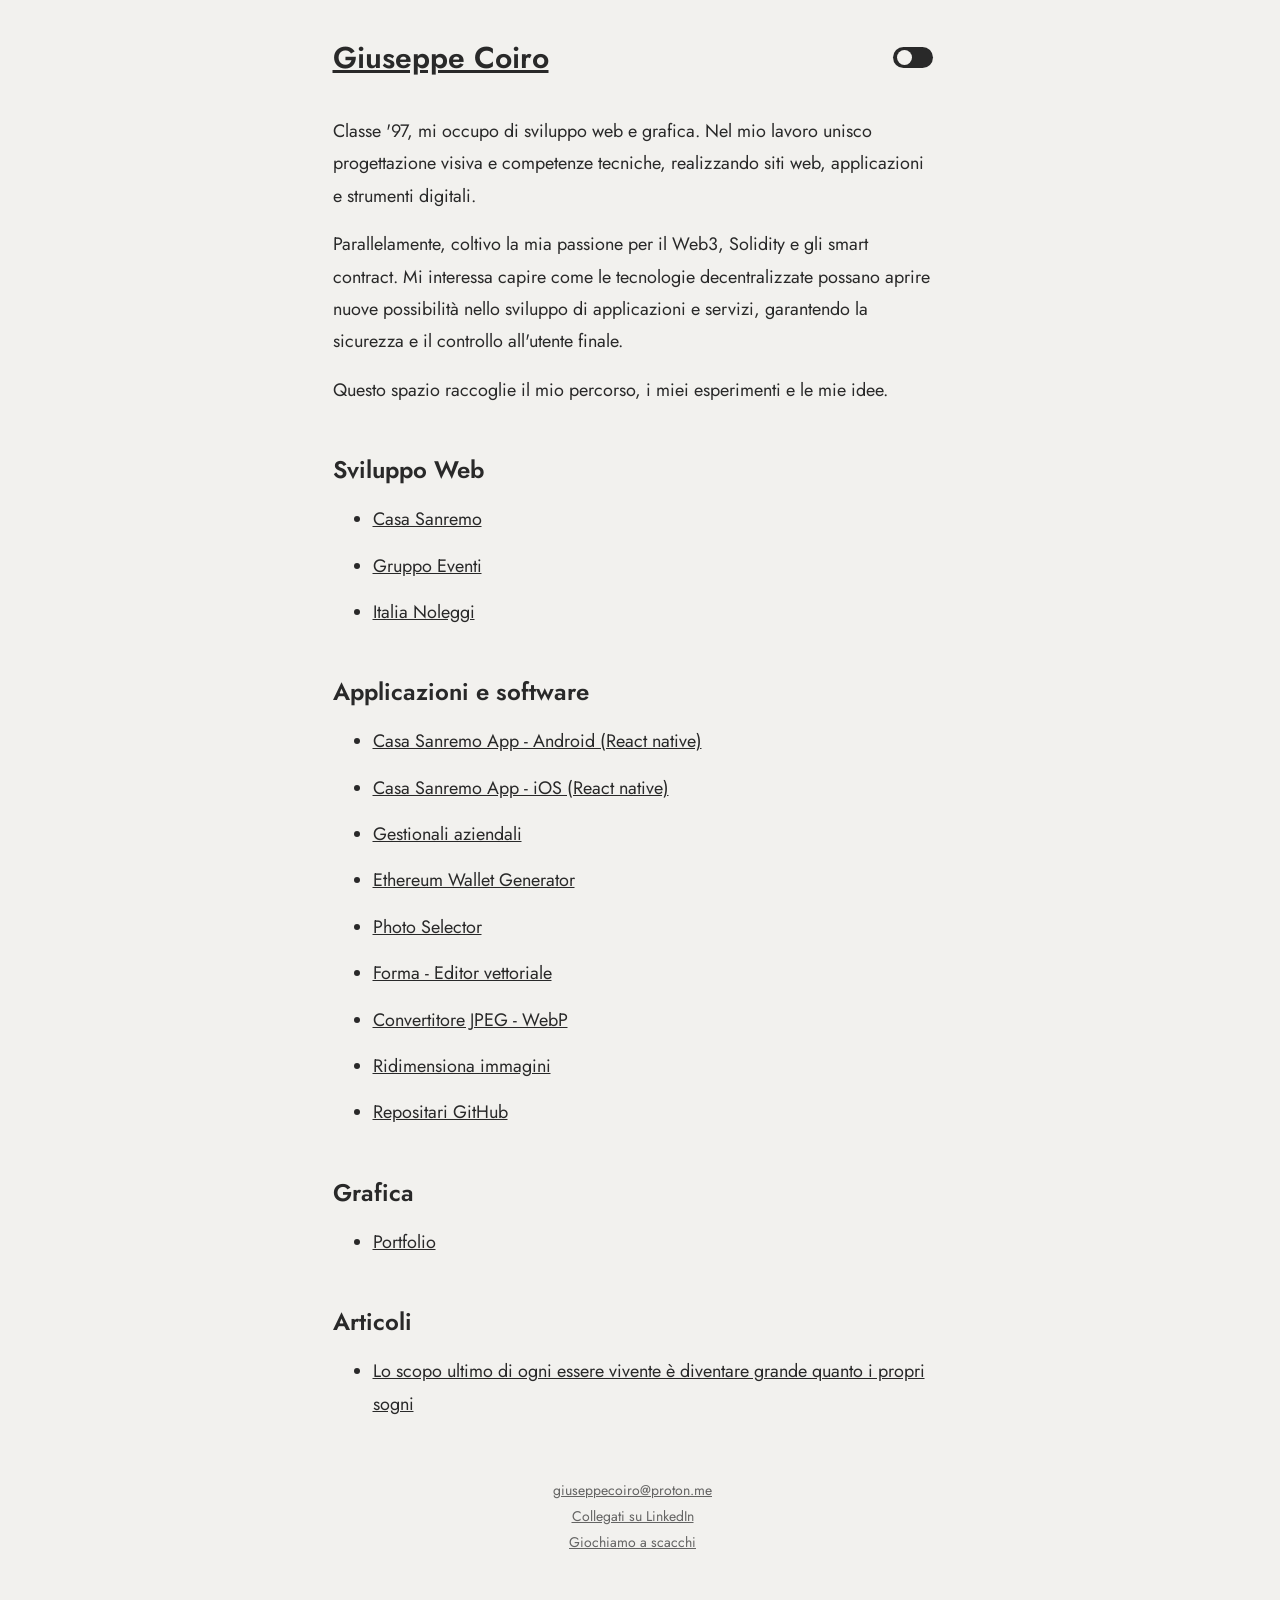
==== index.html @ e3de5449 "Add Forma editor to applications" ====
<!DOCTYPE html>
<html lang="it">

<head>
  <meta charset="UTF-8">
  <meta name="viewport" content="width=device-width, initial-scale=1">
  <meta name="description" content="Giuseppe Coiro, sviluppatore web e graphic designer. Scopri i miei progetti digitali, le applicazioni realizzate, il portfolio grafico e il mio percorso nel Web3 e in Ethereum.">
  <title>Giuseppe Coiro</title>
  <link rel="stylesheet" href="style.css?v=4">
  <script src="script.js"></script>
</head>

<body>
  <site-header></site-header>

  <main class="contenuto">
    <p>
      Classe '97, mi occupo di sviluppo web e grafica.
      Nel mio lavoro unisco progettazione visiva e competenze tecniche,
      realizzando siti web, applicazioni e strumenti digitali.
    </p>

    <p>
      Parallelamente, coltivo la mia passione per il Web3, Solidity e gli smart contract.
      Mi interessa capire come le tecnologie decentralizzate possano
      aprire nuove possibilità nello sviluppo di applicazioni e servizi, garantendo la sicurezza e il controllo all'utente finale.
    </p>

    <p>
      Questo spazio raccoglie il mio percorso, i miei esperimenti e le mie idee.
    </p>

    <section class="portfolio">

      <div class="spazio"></div>

      <div class="web">
        <h2>Sviluppo Web</h2>
        <ul>
          <li>
            <a href="https://www.casasanremo.it/" target="_blank" rel="noopener noreferrer">
              Casa Sanremo
            </a>
          </li>
          <li>
            <a href="https://www.gruppoeventi.org/" target="_blank" rel="noopener noreferrer">
              Gruppo Eventi
            </a>
          </li>
          <li>
            <a href="https://www.italianoleggi.net/" target="_blank" rel="noopener noreferrer">
              Italia Noleggi
            </a>
          </li>
        </ul>
      </div>

      <div class="spazio"></div>

      <div class="app">
        <h2>Applicazioni e software</h2>
        <ul>
          <li><a href="https://play.google.com/store/apps/details?id=it.casasanremo.app" target="_blank"
              rel="noopener noreferrer">Casa Sanremo App - Android (React native)</a>
          <li><a href="https://apps.apple.com/us/app/casa-sanremo/id6782826080" target="_blank"
              rel="noopener noreferrer">Casa Sanremo App - iOS (React native)</a>
          <li><a href="gestionali.html">Gestionali aziendali</a>
          <li><a href="https://pepcoiro.github.io/ethereum-wallet-generator/" target="_blank"
              rel="noopener noreferrer">Ethereum Wallet Generator</a></li>
          <li><a href="https://pepcoiro.github.io/photo-selector/" target="_blank"
              rel="noopener noreferrer">Photo Selector</a></li>
          <li><a href="https://pepcoiro.github.io/forma/" target="_blank"
              rel="noopener noreferrer">Forma - Editor vettoriale</a></li>
          <li><a href="https://pepcoiro.github.io/convertitore-jpeg-webp/" target="_blank"
              rel="noopener noreferrer">Convertitore JPEG - WebP</a></li>
          <li><a href="https://pepcoiro.github.io/ridimensiona-immagini/" target="_blank"
              rel="noopener noreferrer">Ridimensiona immagini</a></li>
          <li><a href="https://github.com/pepcoiro?tab=repositories" target="_blank"
              rel="noopener noreferrer">Repositari GitHub</a>
          </li>
        </ul>
      </div>

      <div class="spazio"></div>

      <div class="grafica">
        <h2>Grafica</h2>
        <ul>
          <li><a href="grafica.html">Portfolio</a></li>
        </ul>
      </div>

      <div class="spazio"></div>

      <div class="articoli">
        <h2>Articoli</h2>
        <ul>
          <li>
            <a href="articoli/2026-10-16_lo_scopo_ultimo_di_ogni_essere_vivente_e_diventare_grande_quanto_i_propri_sogni.html">
              Lo scopo ultimo di ogni essere vivente è diventare grande quanto i propri sogni
            </a>
          </li>
        </ul>
      </div>

    </section>
  </main>

  <site-footer></site-footer>
</body>

</html>
---- style.css ----
@import url("https://fonts.googleapis.com/css2?family=Jost:wght@300;400;500;600;700&display=swap");

html {
  scrollbar-gutter: stable;
}

:root {
  color-scheme: light;
  --bg: #f2f1ee;
  --fg: #292929;
  --muted: #777777;
}

@media (prefers-color-scheme: dark) {
  :root:not(.light) {
    color-scheme: dark;
    --bg: #161616;
    --fg: #e5e5e2;
    --muted: #a0a09d;
  }
}

:root.dark {
  color-scheme: dark;
  --bg: #161616;
  --fg: #e5e5e2;
  --muted: #a0a09d;
}

:root.light {
  color-scheme: light;
  --bg: #f2f1ee;
  --fg: #292929;
  --muted: #777777;
}

* {
  box-sizing: border-box;
}

body {
  font-family: "Jost", sans-serif;
  margin: 0;
  padding: 36px 24px;
  background: var(--bg);
  color: var(--fg);
}

body.theme-transition {
  transition: background .2s, color .2s;
}

site-header,
site-footer {
  display: block;
}

header {
  max-width: 600px;
  margin: 0 auto;
  display: flex;
  justify-content: space-between;
  align-items: center;
}

h1, h2, h3 {
  font-family: "Jost", sans-serif;
  font-weight: 600;
}

h1 {
  margin: 0;
  font-size: 30px;
}

h2 {
  margin: 0;
  font-size: 24px;
}

h3 {
   margin: 0;
  font-size: 21px;
}

p {
  font-family: "Jost", sans-serif;
  font-size: 18px;
  font-weight: 400;
  line-height: 1.8;
  margin: 0 0 16px;
}

.data-articolo {
  color: var(--muted);
  font-family: "Jost", sans-serif;
  font-size: 15px;
  font-weight: 300;
  line-height: 1.8;
  margin: 0 0 16px;
}

.spazio-data {
  height: 15px;
}

#theme {
  width: 40px;
  height: 21px;
  padding: 4px;
  border: 0;
  border-radius: 99px;
  background: var(--fg);
  cursor: pointer;
  display: flex;
  align-items: center;
}

#theme::before {
  content: "";
  width: 15px;
  height: 15px;
  flex: 0 0 15px;
  border-radius: 50%;
  background: var(--bg);
  transition: transform .22s ease;
}

@media (prefers-color-scheme: dark) {
  :root:not(.light) #theme::before {
    transform: translateX(16px) scale(1.03);
  }
}

:root.dark #theme::before {
  transform: translateX(16px) scale(1.03);
}

:root.light #theme::before {
  transform: translateX(0) scale(1);
}

.contenuto {
  max-width: 600px;
  margin: 36px auto 0;
}

li {
  font-family: "Jost", sans-serif;
  font-size: 18px;
  font-weight: 400;
  line-height: 1.8;
  margin: 0 0 14px;
}

a {
  color: var(--fg);
  text-decoration: underline;
  transition: opacity .2s;
}

a:hover {
  opacity: .7;
}

.spazio {
  height: 30px;
}

footer {
  max-width: 600px;
  margin: 60px auto 30px;
  display: flex;
  flex-direction: column;
  gap: 6px;
  align-items: center;
}

footer p,
footer a {
  font-family: "Jost", sans-serif;
  font-size: 14px;
  margin: 0;
  opacity: .7;
}

footer a {
  color: var(--fg);
  text-decoration: underline;
  transition: opacity .2s;
}

footer a:hover {
  opacity: .7;
}

/* Filtri della galleria */
.filtri-grafica {
  display: flex;
  flex-wrap: wrap;
  gap: 8px;
  margin: 24px 0 30px;
}

.filtro-grafica {
  padding: 7px 12px;
  border: 1px solid var(--fg);
  border-radius: 99px;
  background: transparent;
  color: var(--fg);
  font-family: "Jost", sans-serif;
  font-size: 15px;
  cursor: pointer;
  transition: background .2s, color .2s, opacity .2s;
}

.filtro-grafica:hover {
  opacity: .7;
}

.filtro-grafica.attivo {
  background: var(--fg);
  color: var(--bg);
}


.galleria {
  width: 100%;
  columns: 3;
  column-gap: 16px;
  margin-top: 30px;
}

.galleria img {
  display: block;
  width: 100%;
  height: auto;
  margin-bottom: 16px;
  break-inside: avoid;
  border-radius: 6px;
  cursor: zoom-in;
}

@media (max-width: 600px) {
  .galleria {
    columns: 2;
    column-gap: 10px;
  }

  .galleria img {
    margin-bottom: 10px;
  }
}


.galleria img.nascosta {
  display: none;
}

.zoom-grafica {
  position: fixed;
  inset: 0;
  z-index: 999;
  display: flex;
  align-items: center;
  justify-content: center;
  padding: 24px;
  background: rgba(0, 0, 0, .88);
  cursor: zoom-out;
}

.zoom-grafica img {
  max-width: 95%;
  max-height: 95%;
  width: auto;
  height: auto;
  object-fit: contain;
  border-radius: 6px;
  cursor: zoom-out;
}

@media (max-width: 600px) {
  .galleria {
    columns: 2;
    column-gap: 10px;
    margin-top: 24px;
  }

  .galleria img {
    margin-bottom: 10px;
  }

  .filtri-grafica {
    gap: 6px;
    margin: 20px 0 24px;
  }

  .filtro-grafica {
    padding: 7px 10px;
    font-size: 12px;
  }
}
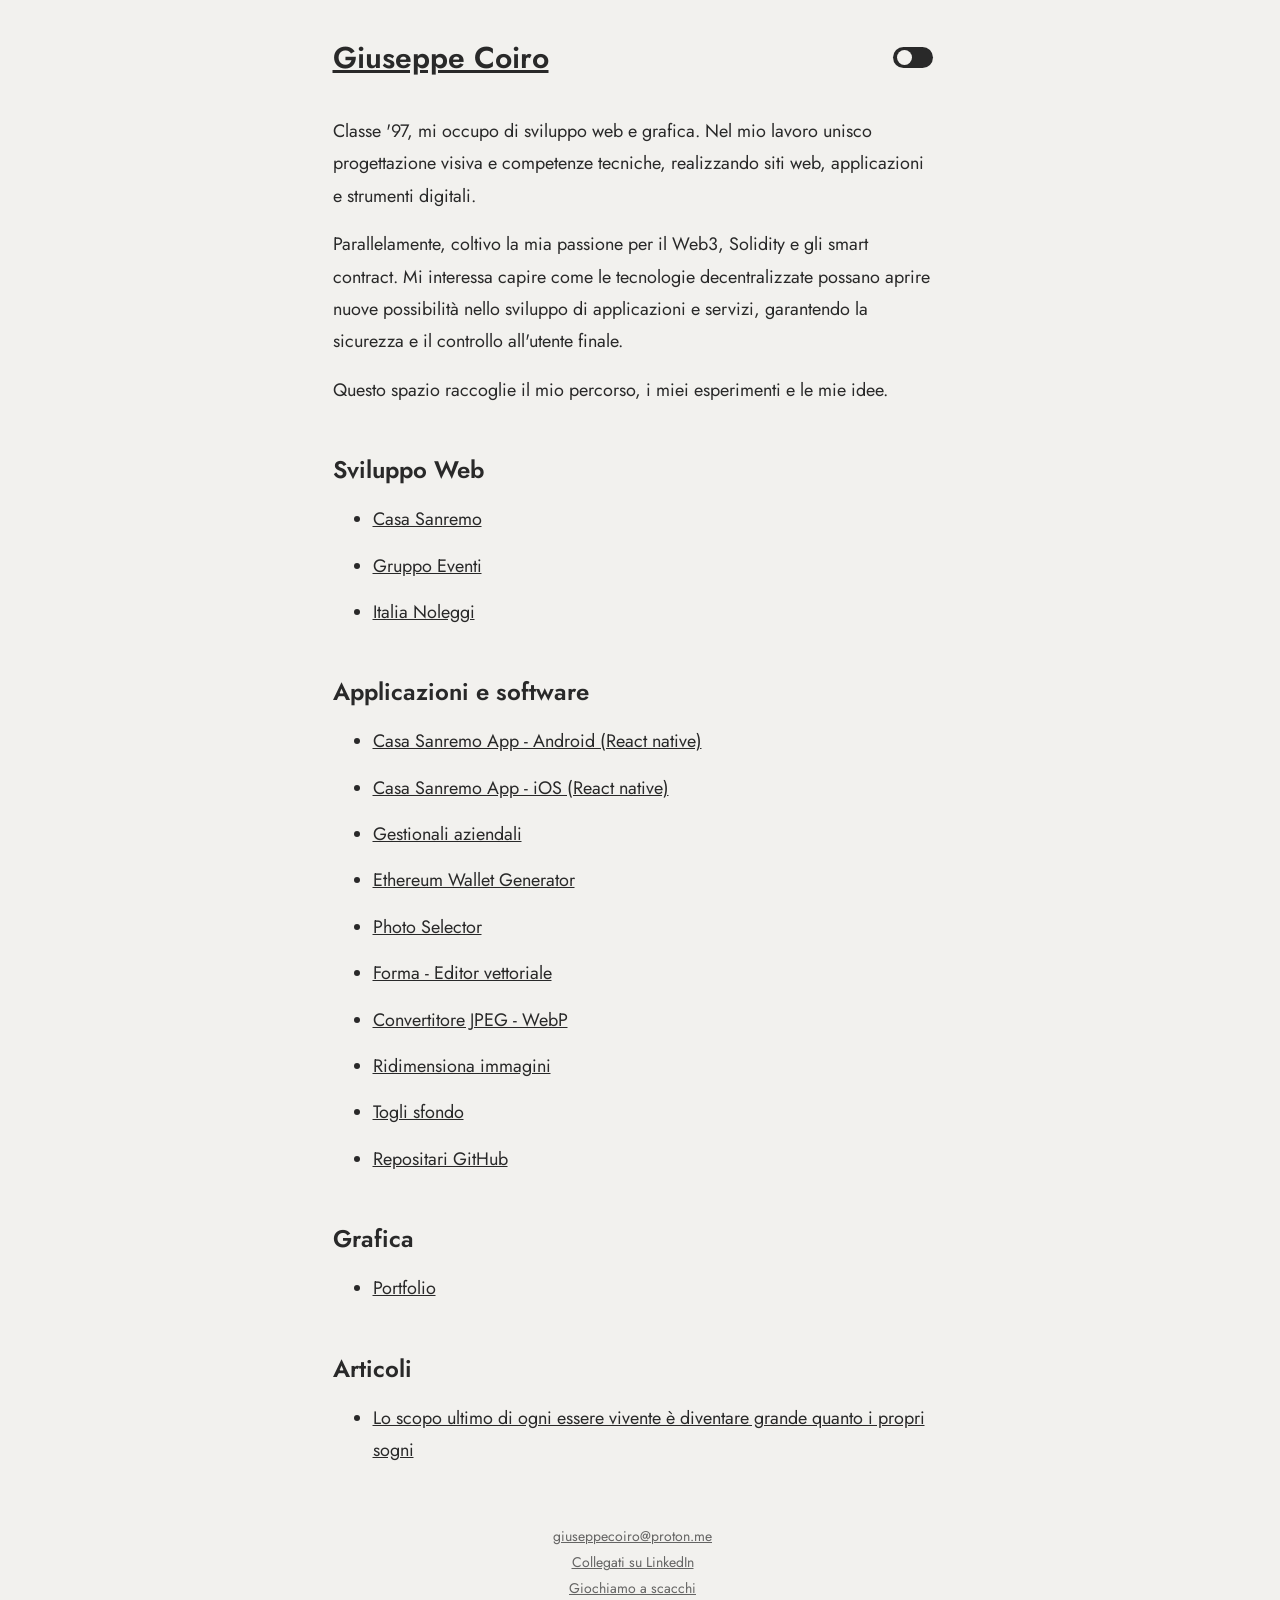
==== commit 54c81b9d: "Aggiunge Togli sfondo alle applicazioni" ====
--- a/index.html
+++ b/index.html
@@ -75,6 +75,8 @@
               rel="noopener noreferrer">Convertitore JPEG - WebP</a></li>
           <li><a href="https://pepcoiro.github.io/ridimensiona-immagini/" target="_blank"
               rel="noopener noreferrer">Ridimensiona immagini</a></li>
+          <li><a href="https://pepcoiro.github.io/rimuovi-sfondo/" target="_blank"
+              rel="noopener noreferrer">Togli sfondo</a></li>
           <li><a href="https://github.com/pepcoiro?tab=repositories" target="_blank"
               rel="noopener noreferrer">Repositari GitHub</a>
           </li>
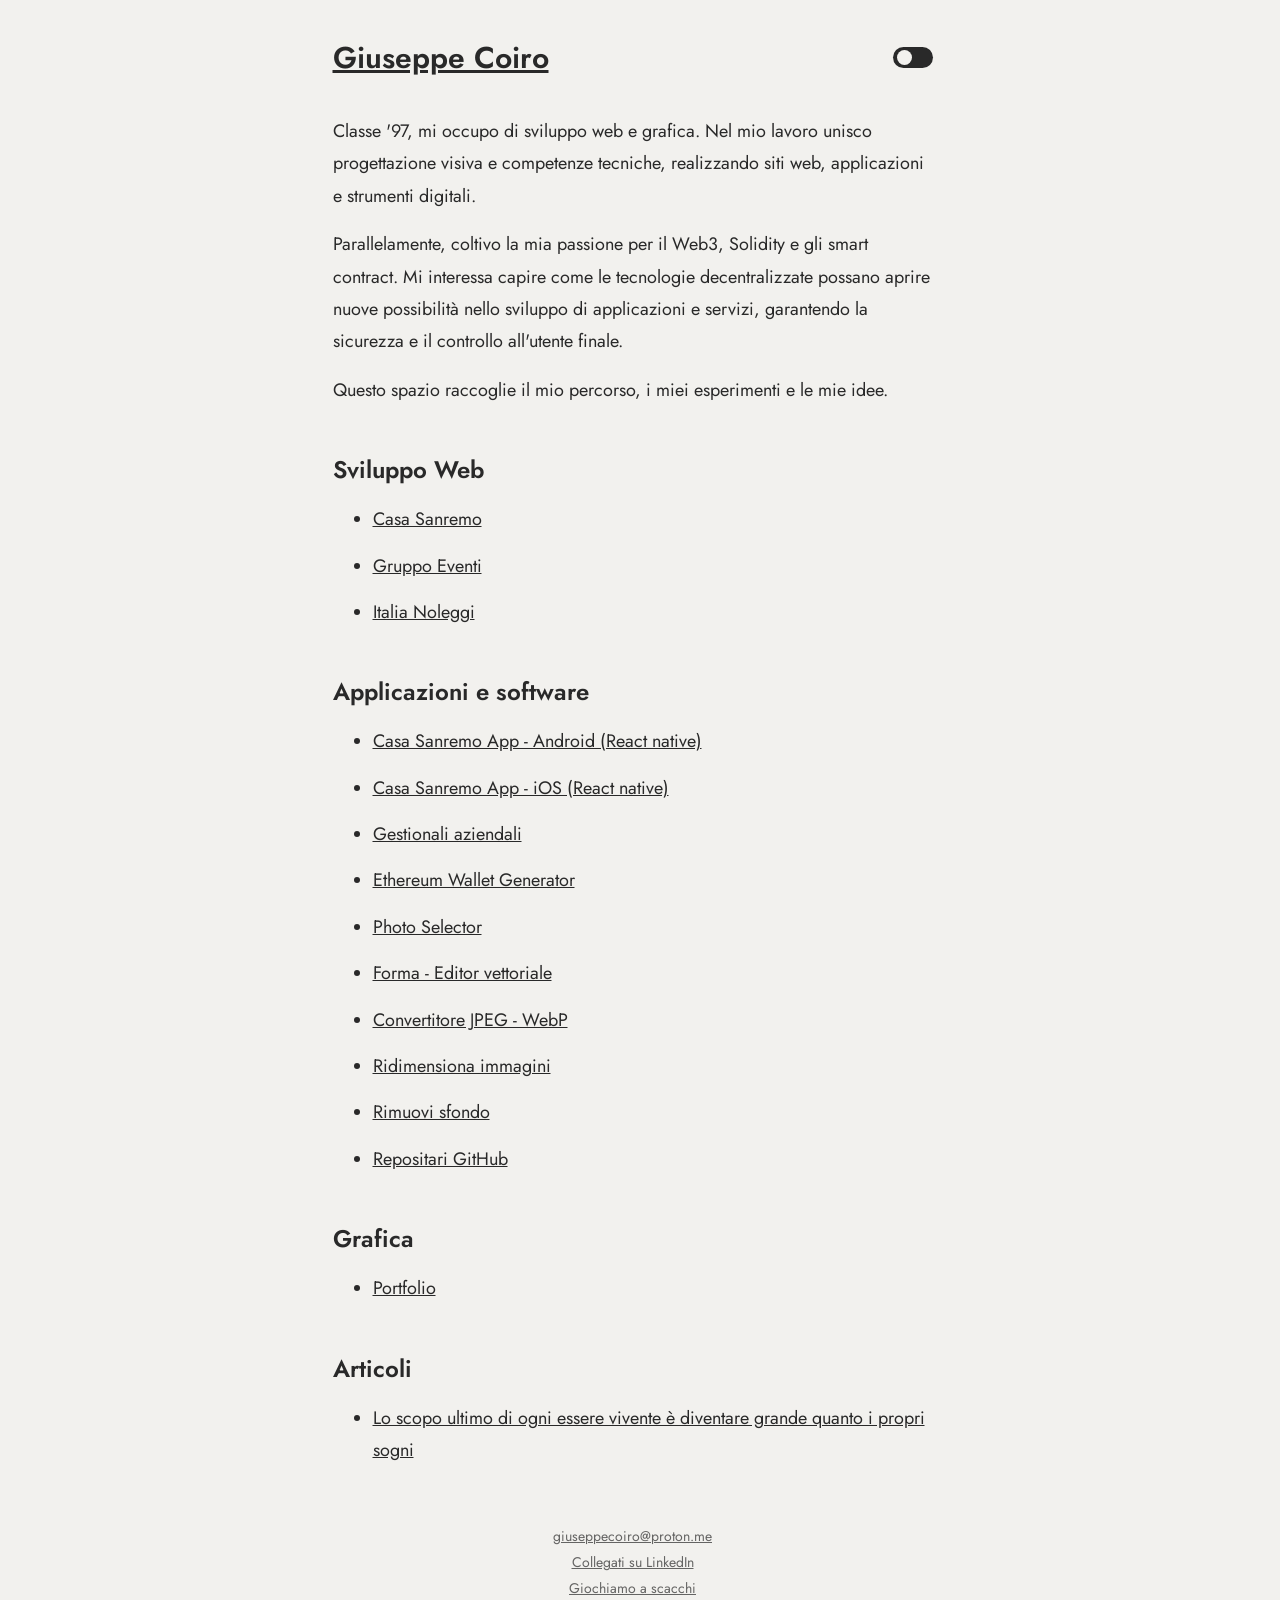
==== commit 5da3dbfe: "Corregge nome app in Rimuovi sfondo" ====
--- a/index.html
+++ b/index.html
@@ -76,7 +76,7 @@
           <li><a href="https://pepcoiro.github.io/ridimensiona-immagini/" target="_blank"
               rel="noopener noreferrer">Ridimensiona immagini</a></li>
           <li><a href="https://pepcoiro.github.io/rimuovi-sfondo/" target="_blank"
-              rel="noopener noreferrer">Togli sfondo</a></li>
+              rel="noopener noreferrer">Rimuovi sfondo</a></li>
           <li><a href="https://github.com/pepcoiro?tab=repositories" target="_blank"
               rel="noopener noreferrer">Repositari GitHub</a>
           </li>
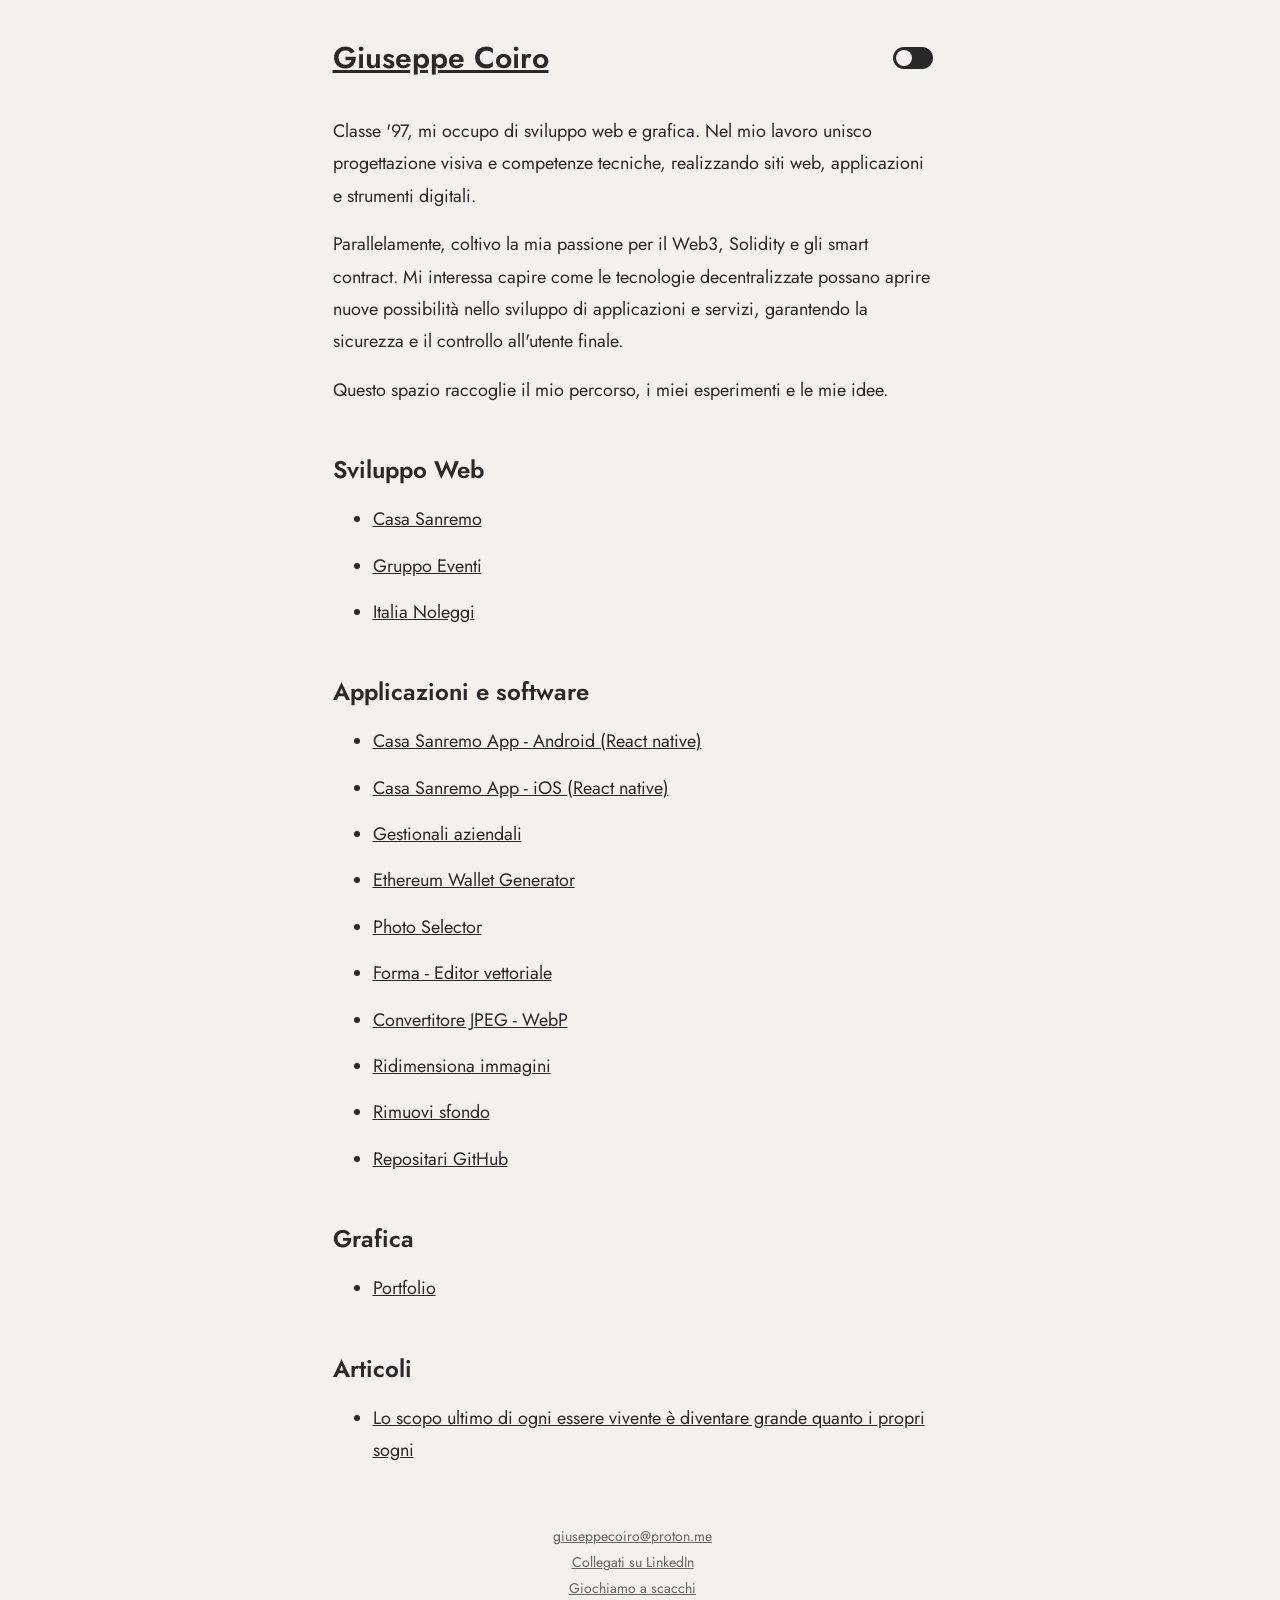
==== commit 1dc0a2a4: "Refresh theme asset cache versions" ====
--- a/index.html
+++ b/index.html
@@ -6,8 +6,8 @@
   <meta name="viewport" content="width=device-width, initial-scale=1">
   <meta name="description" content="Giuseppe Coiro, sviluppatore web e graphic designer. Scopri i miei progetti digitali, le applicazioni realizzate, il portfolio grafico e il mio percorso nel Web3 e in Ethereum.">
   <title>Giuseppe Coiro</title>
-  <link rel="stylesheet" href="style.css?v=4">
-  <script src="script.js"></script>
+  <link rel="stylesheet" href="style.css?v=5">
+  <script src="script.js?v=2"></script>
 </head>
 
 <body>
--- a/style.css
+++ b/style.css
@@ -105,40 +105,49 @@
 }
 
 #theme {
-  width: 40px;
-  height: 21px;
-  padding: 4px;
+  --w: 40px;
+  --h: 22px;
+  --gap: 3px;
+  --knob: calc(var(--h) - 2 * var(--gap));
+  --travel: calc(var(--w) - var(--h));
+
+  position: relative;
+  flex: none;
+  width: var(--w);
+  height: var(--h);
+  margin: 0;
+  padding: 0;
   border: 0;
-  border-radius: 99px;
+  border-radius: 999px;
   background: var(--fg);
   cursor: pointer;
-  display: flex;
-  align-items: center;
+  appearance: none;
+  -webkit-appearance: none;
+  transition: background .2s;
 }
 
 #theme::before {
   content: "";
-  width: 15px;
-  height: 15px;
-  flex: 0 0 15px;
+  position: absolute;
+  top: var(--gap);
+  left: var(--gap);
+  width: var(--knob);
+  height: var(--knob);
   border-radius: 50%;
   background: var(--bg);
-  transition: transform .22s ease;
+  transition: transform .22s ease, background .2s;
+}
+
+#theme:focus-visible {
+  outline: 2px solid var(--fg);
+  outline-offset: 3px;
 }
 
 @media (prefers-color-scheme: dark) {
-  :root:not(.light) #theme::before {
-    transform: translateX(16px) scale(1.03);
-  }
-}
-
-:root.dark #theme::before {
-  transform: translateX(16px) scale(1.03);
-}
-
-:root.light #theme::before {
-  transform: translateX(0) scale(1);
-}
+  :root:not(.light) #theme::before { transform: translateX(var(--travel)); }
+}
+:root.dark  #theme::before { transform: translateX(var(--travel)); }
+:root.light #theme::before { transform: none; }
 
 .contenuto {
   max-width: 600px;
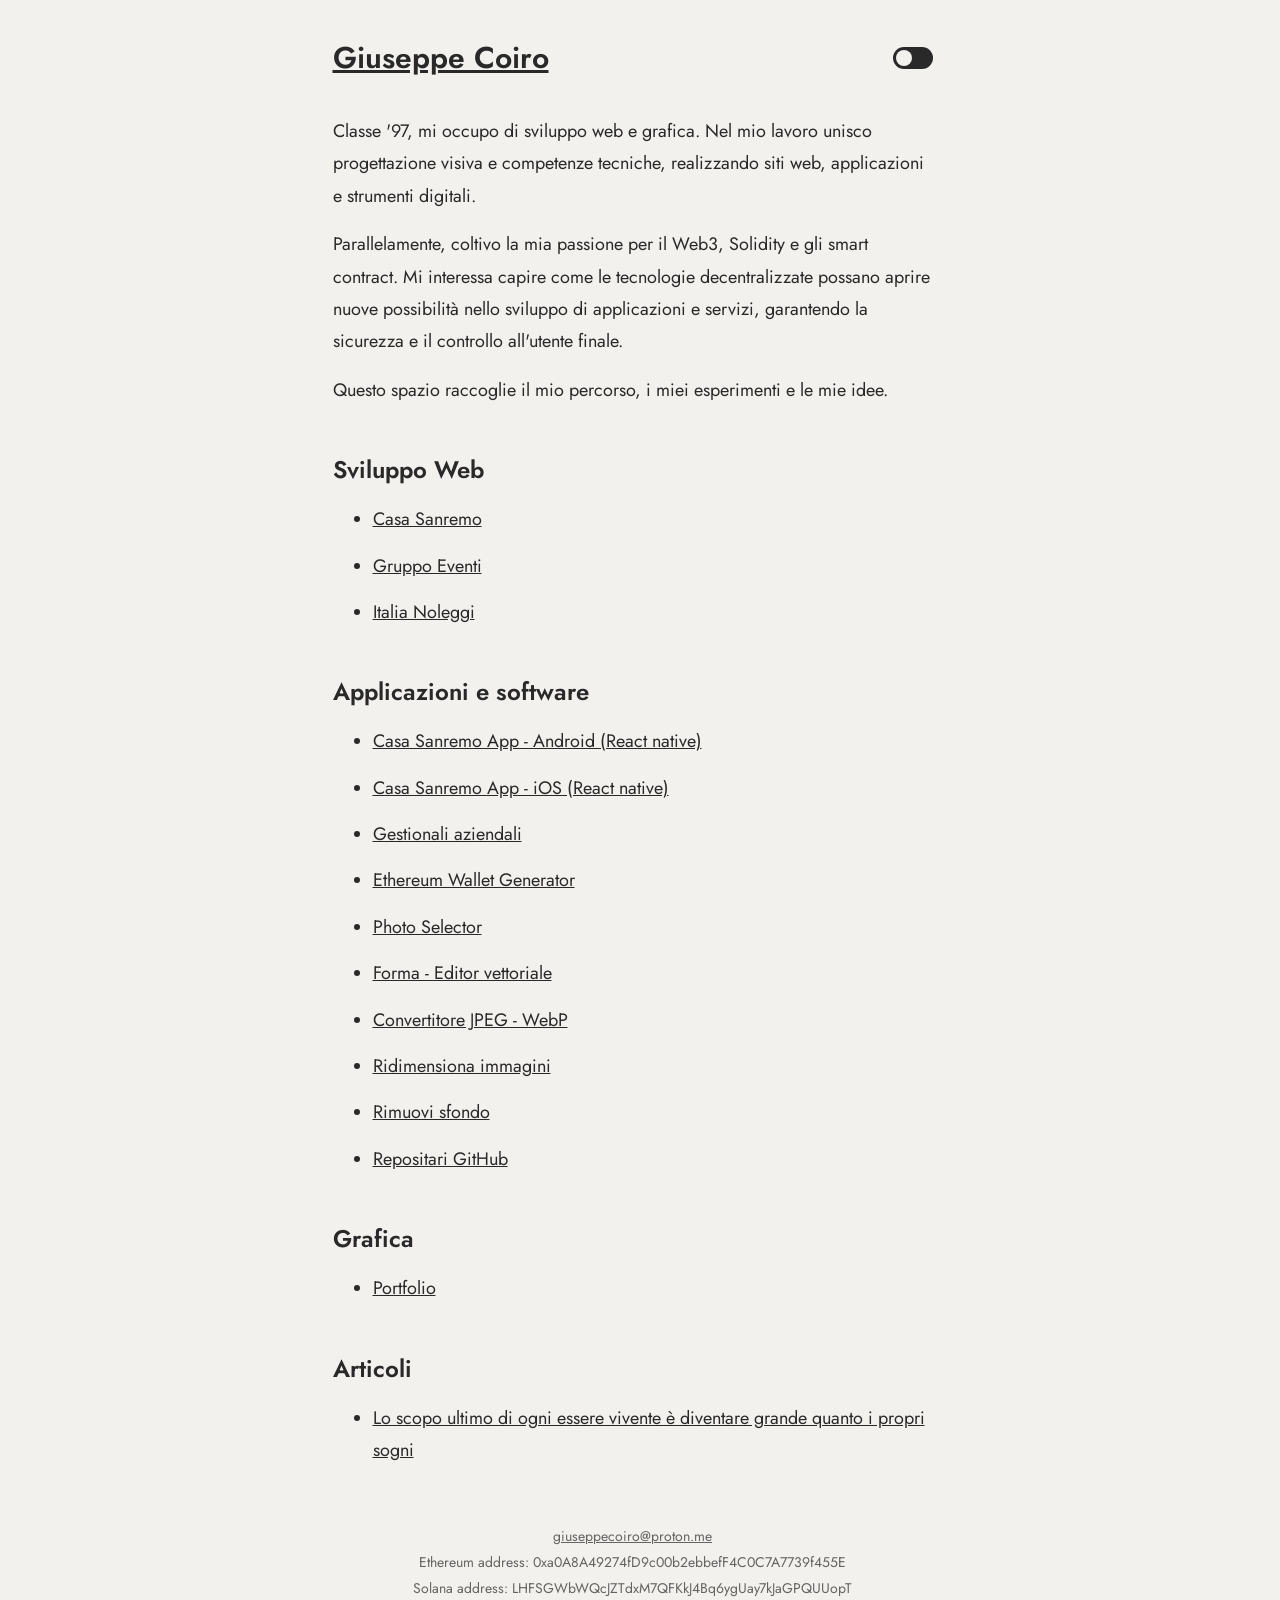
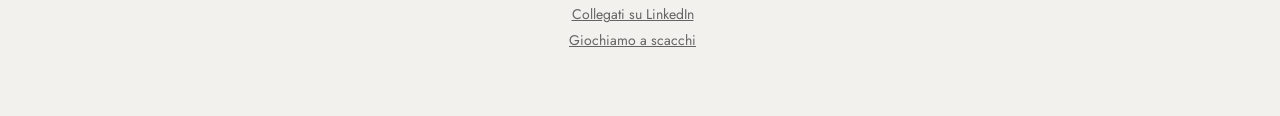
==== commit 732bd625: "Refresh stylesheet cache for footer address alignment" ====
--- a/index.html
+++ b/index.html
@@ -6,7 +6,7 @@
   <meta name="viewport" content="width=device-width, initial-scale=1">
   <meta name="description" content="Giuseppe Coiro, sviluppatore web e graphic designer. Scopri i miei progetti digitali, le applicazioni realizzate, il portfolio grafico e il mio percorso nel Web3 e in Ethereum.">
   <title>Giuseppe Coiro</title>
-  <link rel="stylesheet" href="style.css?v=5">
+  <link rel="stylesheet" href="style.css?v=6">
   <script src="script.js?v=2"></script>
 </head>
 
--- a/style.css
+++ b/style.css
@@ -186,7 +186,8 @@
 }
 
 footer p,
-footer a {
+footer a,
+footer span {
   font-family: "Jost", sans-serif;
   font-size: 14px;
   margin: 0;
@@ -201,6 +202,13 @@
 
 footer a:hover {
   opacity: .7;
+}
+
+/* Centra le etichette e gli indirizzi crypto nel footer */
+footer span {
+  text-align: center;
+  max-width: 100%;
+  overflow-wrap: anywhere;
 }
 
 /* Filtri della galleria */
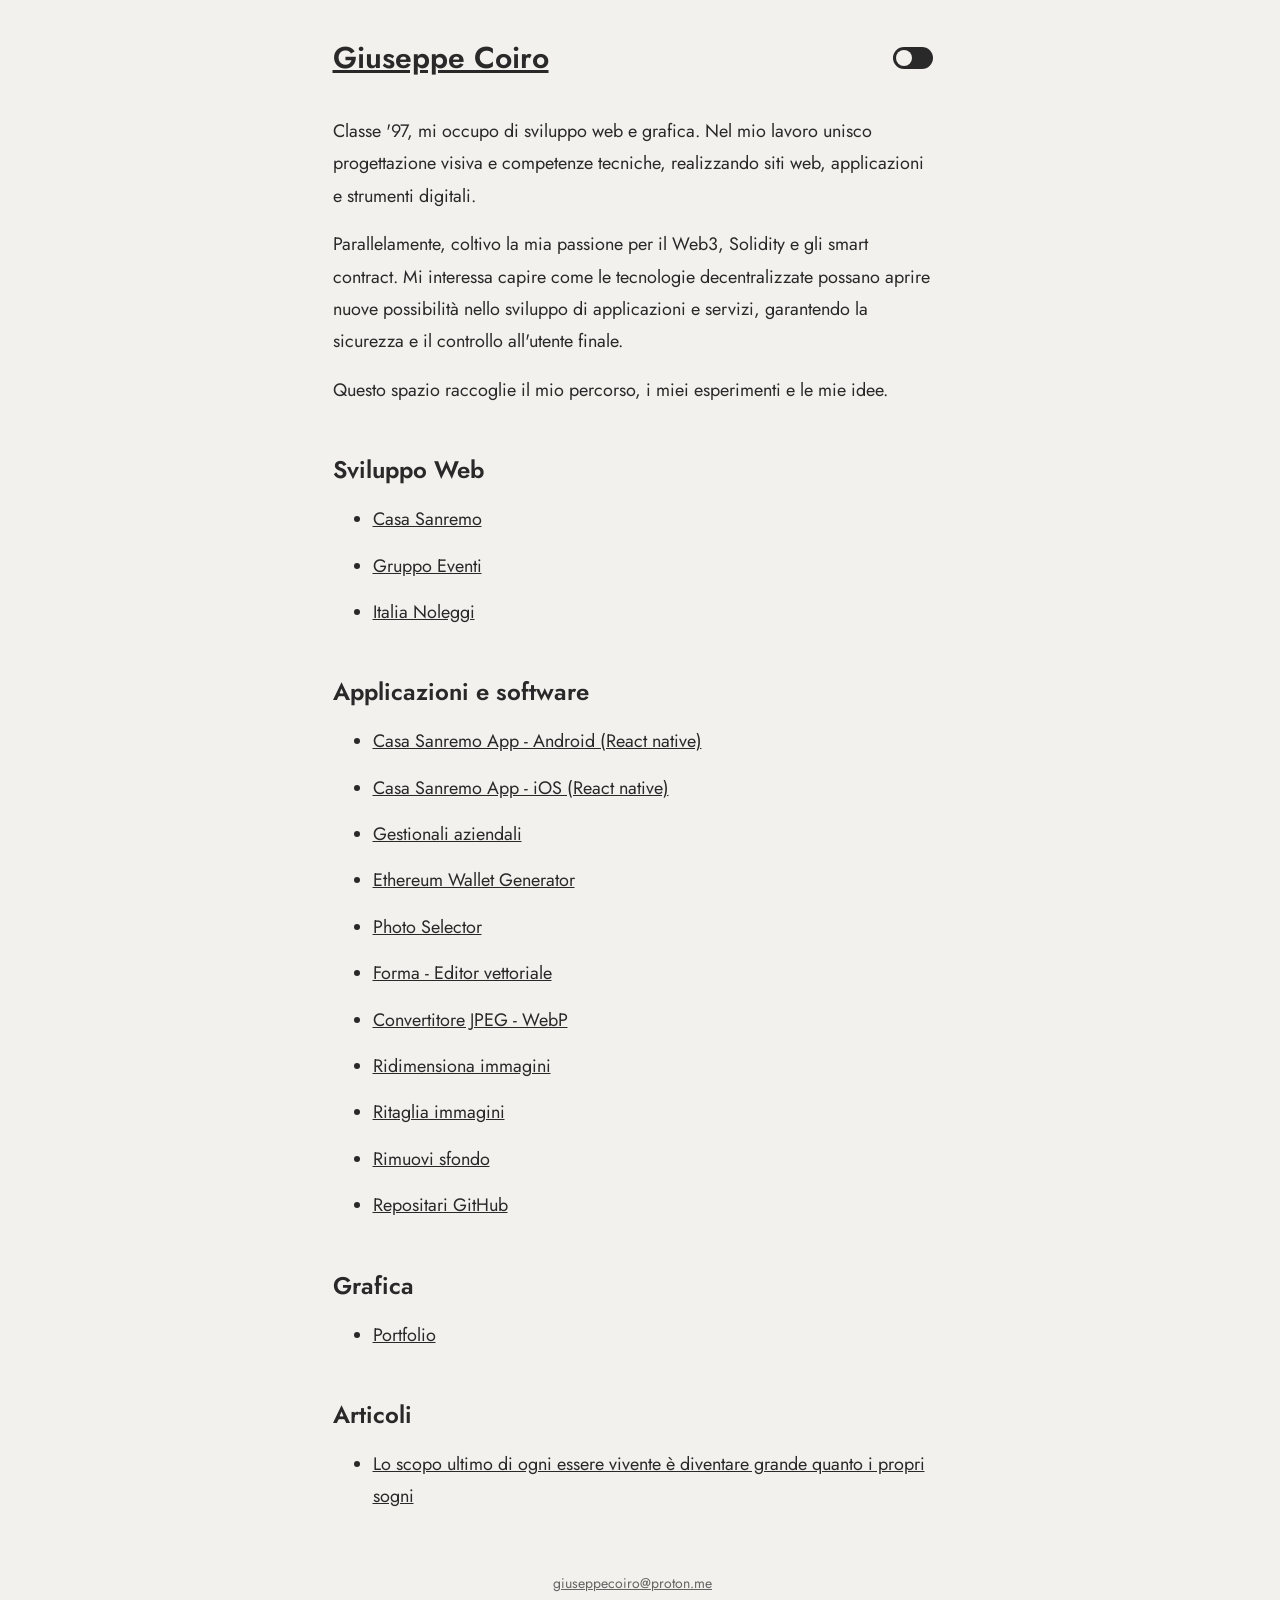
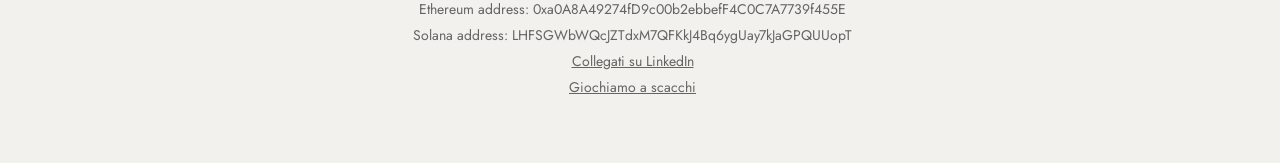
==== commit dccfff1a: "Add Ritaglia immagini to applications" ====
--- a/index.html
+++ b/index.html
@@ -75,6 +75,8 @@
               rel="noopener noreferrer">Convertitore JPEG - WebP</a></li>
           <li><a href="https://pepcoiro.github.io/ridimensiona-immagini/" target="_blank"
               rel="noopener noreferrer">Ridimensiona immagini</a></li>
+          <li><a href="https://pepcoiro.github.io/ritaglia-immagini/" target="_blank"
+              rel="noopener noreferrer">Ritaglia immagini</a></li>
           <li><a href="https://pepcoiro.github.io/rimuovi-sfondo/" target="_blank"
               rel="noopener noreferrer">Rimuovi sfondo</a></li>
           <li><a href="https://github.com/pepcoiro?tab=repositories" target="_blank"
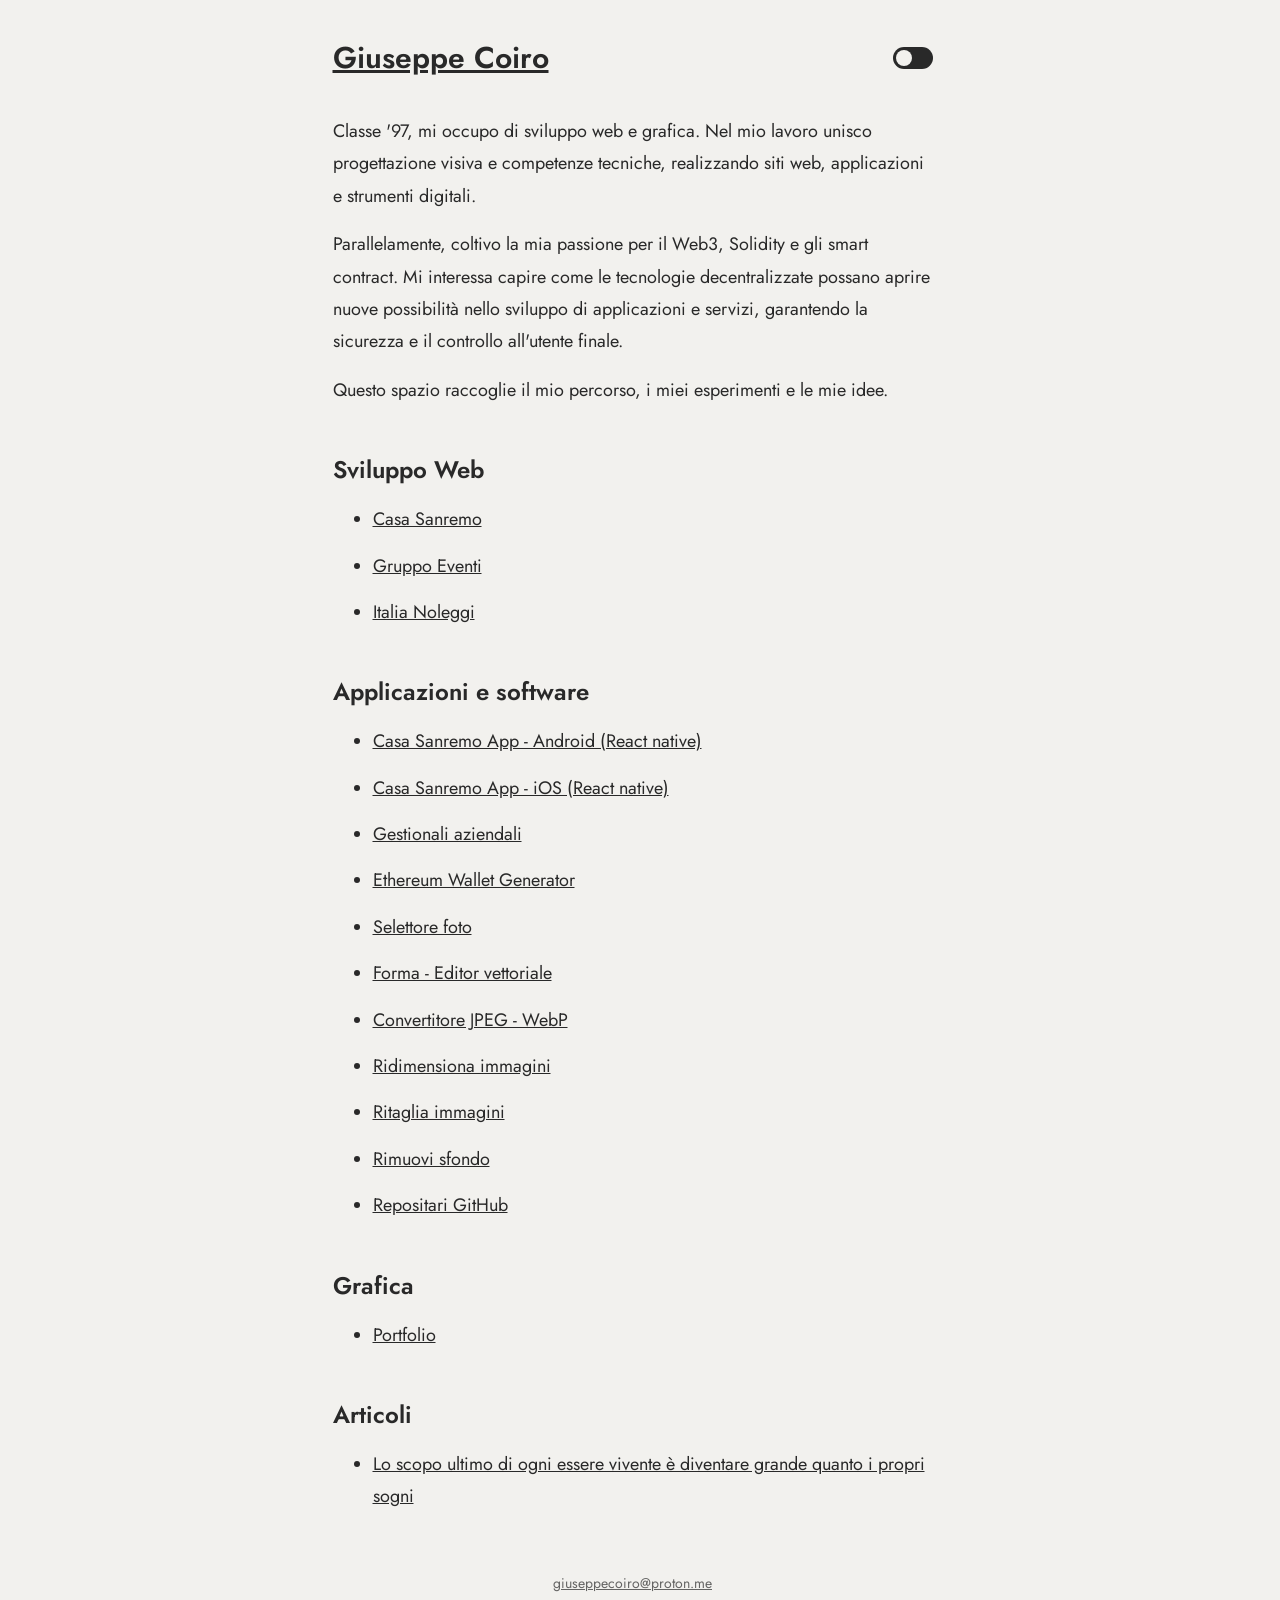
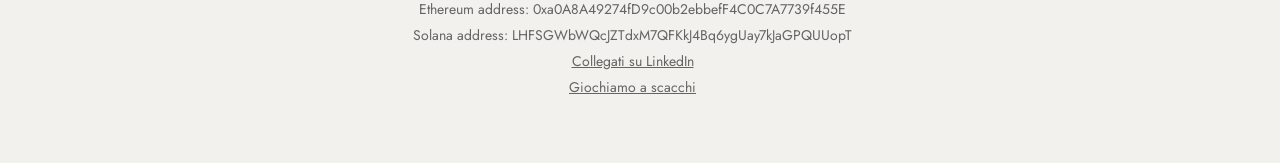
==== commit e949e43e: "Aggiorna link e nome del Selettore foto" ====
--- a/index.html
+++ b/index.html
@@ -67,8 +67,8 @@
           <li><a href="gestionali.html">Gestionali aziendali</a>
           <li><a href="https://pepcoiro.github.io/ethereum-wallet-generator/" target="_blank"
               rel="noopener noreferrer">Ethereum Wallet Generator</a></li>
-          <li><a href="https://pepcoiro.github.io/photo-selector/" target="_blank"
-              rel="noopener noreferrer">Photo Selector</a></li>
+          <li><a href="https://pepcoiro.github.io/selettore-foto/" target="_blank"
+              rel="noopener noreferrer">Selettore foto</a></li>
           <li><a href="https://pepcoiro.github.io/forma/" target="_blank"
               rel="noopener noreferrer">Forma - Editor vettoriale</a></li>
           <li><a href="https://pepcoiro.github.io/convertitore-jpeg-webp/" target="_blank"
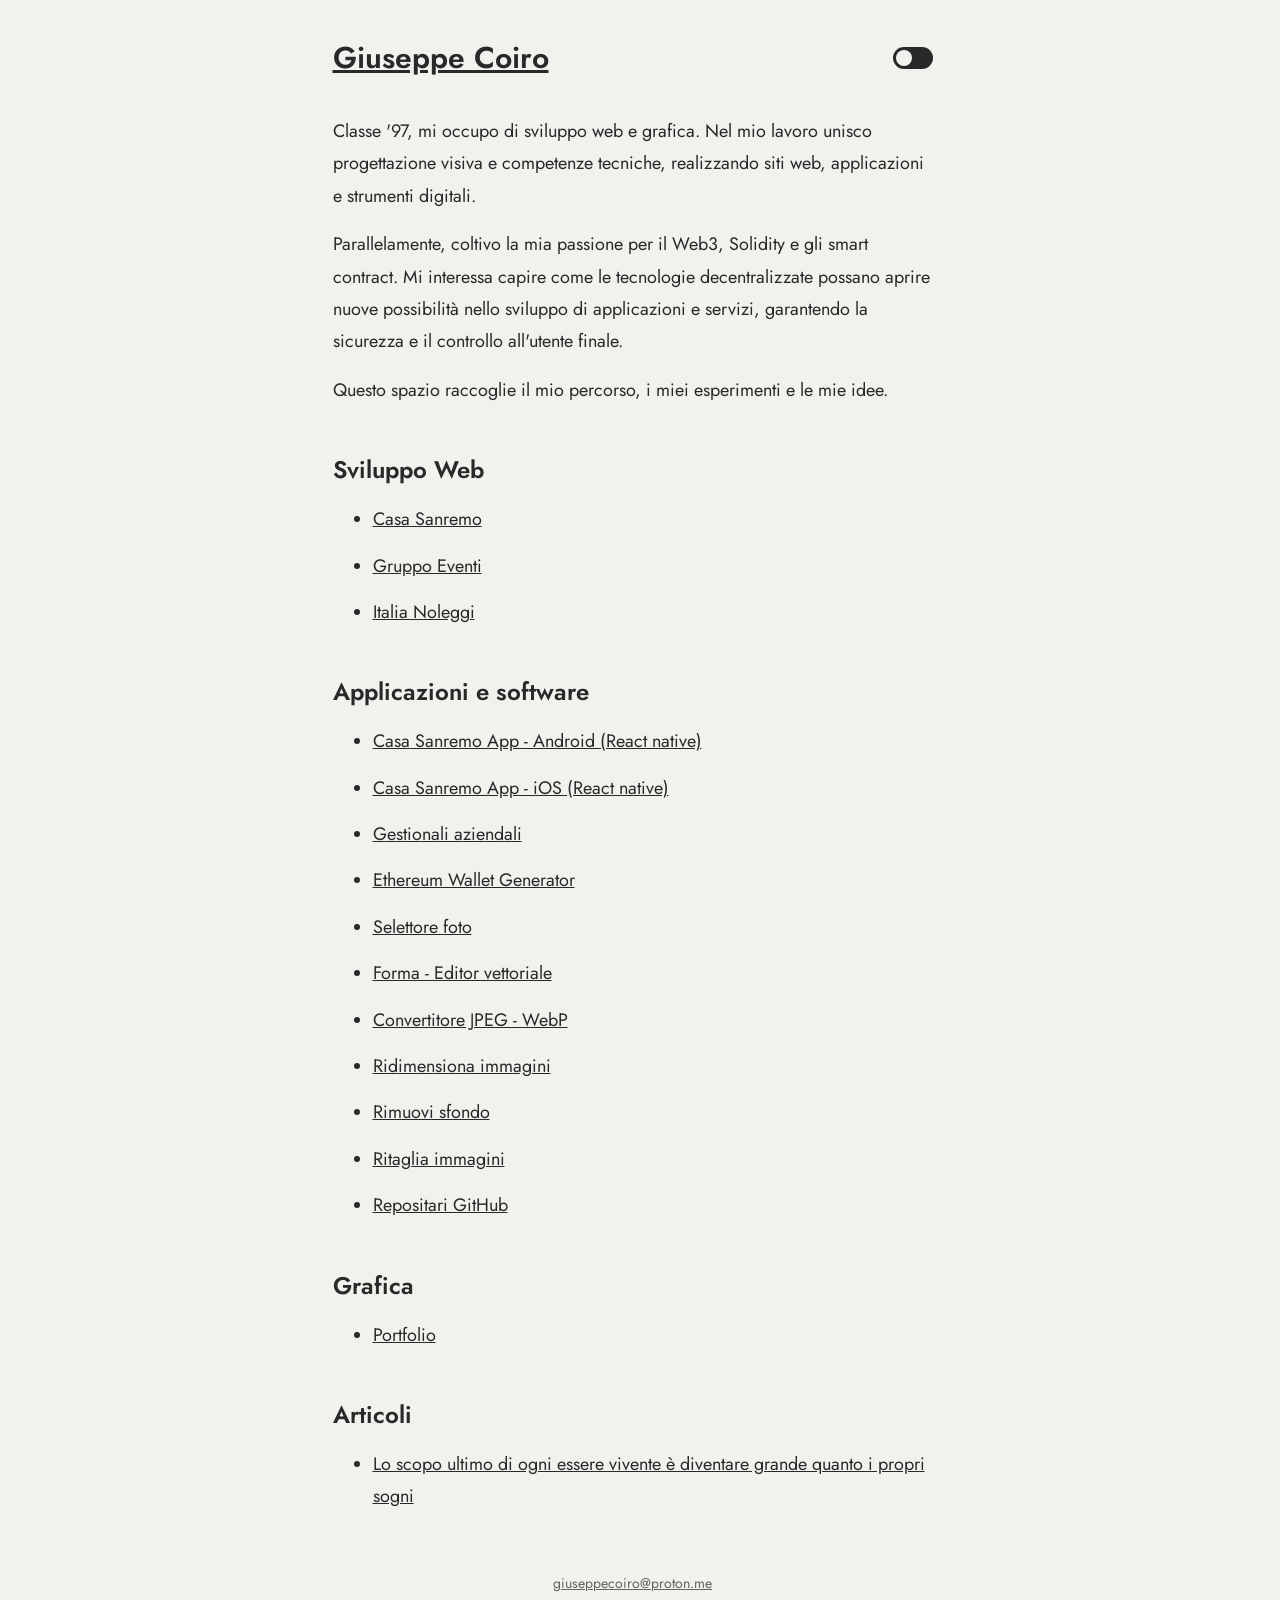
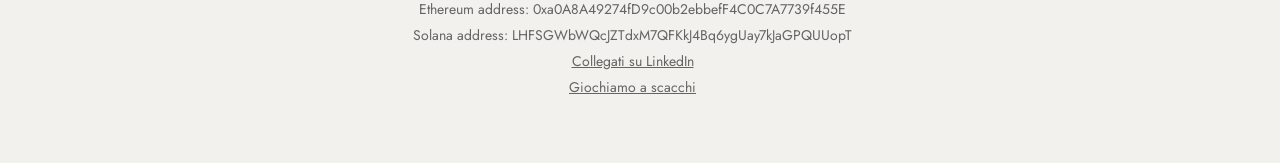
==== commit 169221ac: "Move Ritaglia immagini below Rimuovi sfondo" ====
--- a/index.html
+++ b/index.html
@@ -75,10 +75,10 @@
               rel="noopener noreferrer">Convertitore JPEG - WebP</a></li>
           <li><a href="https://pepcoiro.github.io/ridimensiona-immagini/" target="_blank"
               rel="noopener noreferrer">Ridimensiona immagini</a></li>
+          <li><a href="https://pepcoiro.github.io/rimuovi-sfondo/" target="_blank"
+              rel="noopener noreferrer">Rimuovi sfondo</a></li>
           <li><a href="https://pepcoiro.github.io/ritaglia-immagini/" target="_blank"
               rel="noopener noreferrer">Ritaglia immagini</a></li>
-          <li><a href="https://pepcoiro.github.io/rimuovi-sfondo/" target="_blank"
-              rel="noopener noreferrer">Rimuovi sfondo</a></li>
           <li><a href="https://github.com/pepcoiro?tab=repositories" target="_blank"
               rel="noopener noreferrer">Repositari GitHub</a>
           </li>
